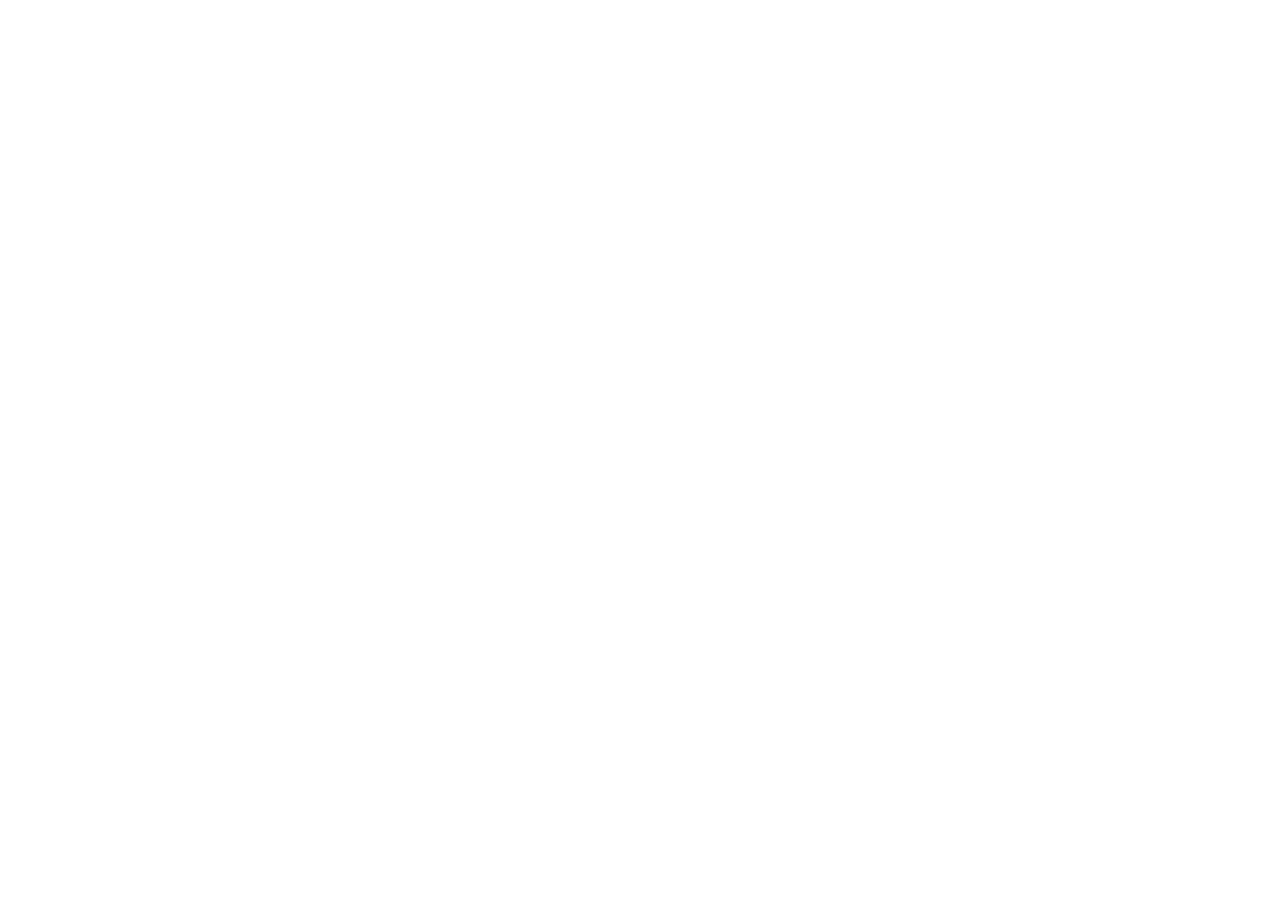
==== index.html @ e28dc860 "bismillah" ====
<!DOCTYPE html>
<html lang="en">
<head>
    <meta charset="UTF-8">
    <meta name="viewport" content="width=device-width, initial-scale=1.0">
    <title>Document</title>
</head>
<body>
    
</body>
</html>
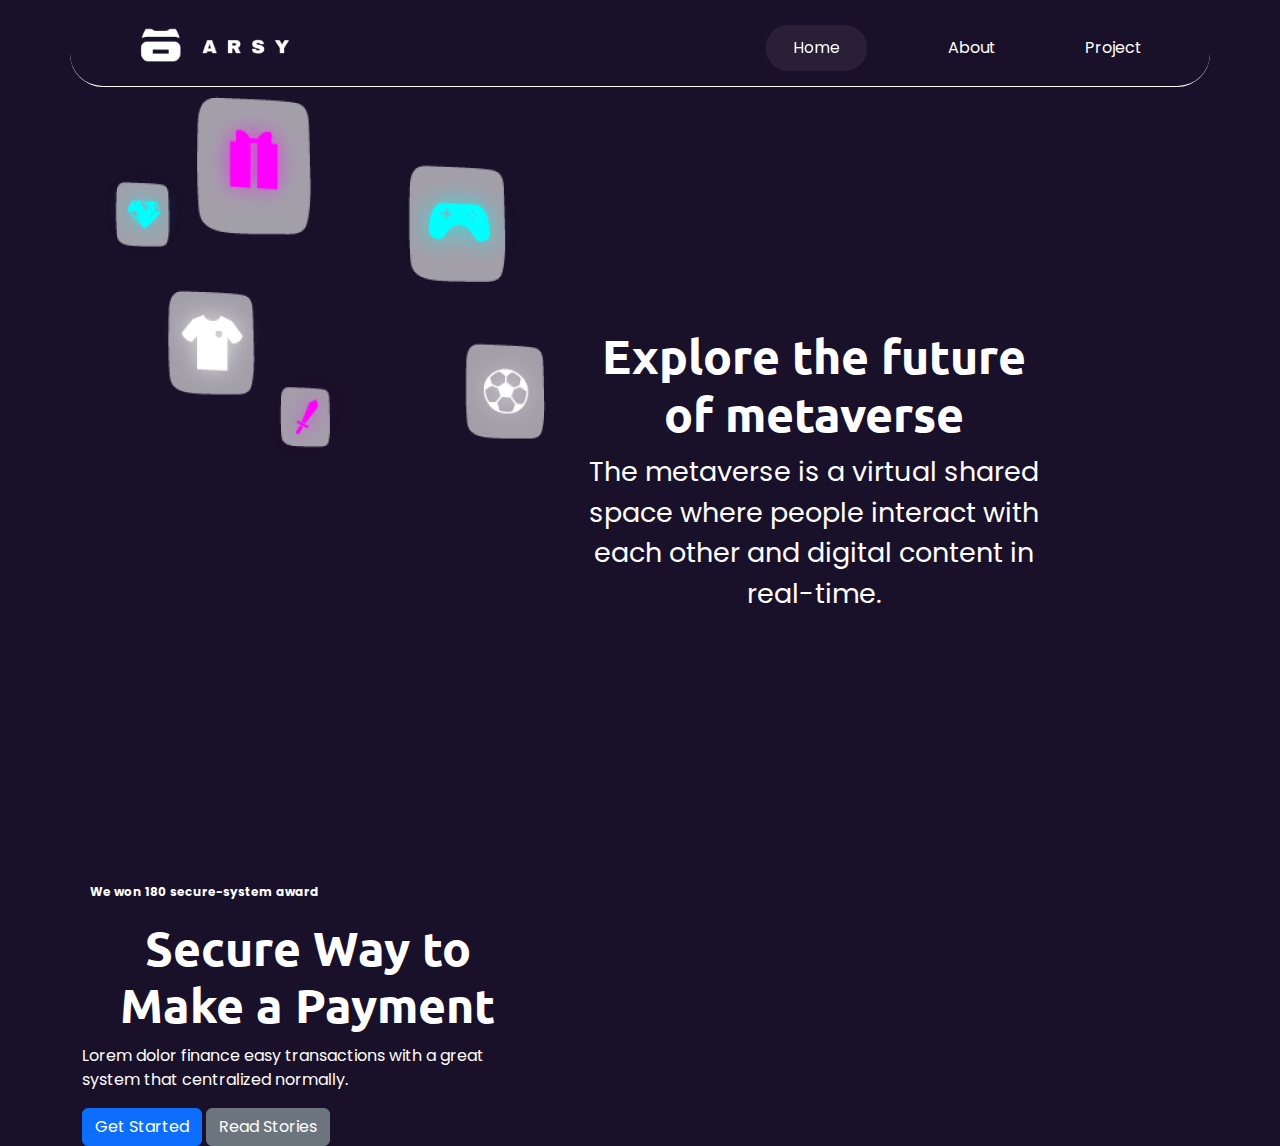
==== commit 640f55ae: "second commit" ====
--- a/index.html
+++ b/index.html
@@ -3,9 +3,77 @@
 <head>
     <meta charset="UTF-8">
     <meta name="viewport" content="width=device-width, initial-scale=1.0">
-    <title>Document</title>
+    <title>arsy - metaverse</title>
+    <!-- Bootstrap -->
+    <link href="https://cdn.jsdelivr.net/npm/bootstrap@5.3.3/dist/css/bootstrap.min.css" rel="stylesheet" integrity="sha384-QWTKZyjpPEjISv5WaRU9OFeRpok6YctnYmDr5pNlyT2bRjXh0JMhjY6hW+ALEwIH" crossorigin="anonymous">
+    <!-- CSS -->
+    <link rel="stylesheet" href="css/style.css">
 </head>
 <body>
-    
+    <!-- Navbar -->
+    <nav class="navbar navbar-expand-lg">
+        <div class="container arsy-navbar">
+            <a class="navbar-brand" href="#"><img src="img/head-logo.png" alt="arsy-Metaverse" height="46"></a>
+            <button class="navbar-toggler" type="button" data-bs-toggle="collapse" data-bs-target="#navbarSupportedContent" aria-controls="navbarSupportedContent" aria-expanded="false" aria-label="Toggle navigation">
+            <span class="navbar-toggler-icon"></span>
+            </button>
+            <div class="collapse navbar-collapse" id="navbarSupportedContent">
+                <ul class="navbar-nav ml-auto mb-2 mb-lg-0">
+                    <li class="nav-item">
+                        <a class="nav-link active" href="#">Home</a>
+                    </li>
+                    <li class="nav-item">
+                        <a class="nav-link" href="#">About</a>
+                    </li>
+                    <li class="nav-item">
+                        <a class="nav-link" href="#">Project</a>
+                    </li>
+                </ul>
+            </div>
+        </div>
+    </nav>
+
+    <!-- Header -->
+    <section class="header">
+        <div class="container">
+            <div class="row">
+                <div class="col-lg-5 ">
+                    <img src="img/Asset 4 1.png" alt="">
+                </div>
+                <div class="col-lg-7 header-content">
+                    <h1 class="big-header mt-70 mb-10">
+                        Explore the future <br> of metaverse
+                    </h1>
+                    <p class="smaller-text">The metaverse is a virtual shared space where people interact with each other and digital content in real-time.</p>
+                </div>
+            </div>
+        </div>
+    </section>
+    <!-- About -->
+    <section class="about mt-70" id="About">
+        <div class="container">
+            <div class="row">
+                <div class="col-lg-5 copywriting align-self-center">
+                    <div class="badge mb-20">
+                        <img src="images/icon_secure.svg" alt="" />
+                        <p class="small-copy">We won 180 secure-system award</p>
+                    </div>
+                    <h1 class="big-header mb-10">
+                        Secure Way to <br />
+                        Make a Payment
+                    </h1>
+                    <p class="primary-copy mb-30">Lorem dolor finance easy transactions with a great system that centralized normally.</p>
+                    <a href="#" class="btn btn-primary mr-10">Get Started</a>
+                    <a href="#" class="btn btn-secondary">Read Stories</a>
+                </div>
+                <div class="col-lg-7">
+                    <img src="images/banner_header.png" class="img-fluid" alt="" />
+                </div>
+            </div>
+        </div>
+    </section>
+    <!-- Js Bootstrap -->
+    <script src="https://cdn.jsdelivr.net/npm/@popperjs/core@2.11.8/dist/umd/popper.min.js" integrity="sha384-I7E8VVD/ismYTF4hNIPjVp/Zjvgyol6VFvRkX/vR+Vc4jQkC+hVqc2pM8ODewa9r" crossorigin="anonymous"></script>
+    <script src="https://cdn.jsdelivr.net/npm/bootstrap@5.3.3/dist/js/bootstrap.min.js" integrity="sha384-0pUGZvbkm6XF6gxjEnlmuGrJXVbNuzT9qBBavbLwCsOGabYfZo0T0to5eqruptLy" crossorigin="anonymous"></script>
 </body>
 </html>--- a/css/style.css
+++ b/css/style.css
@@ -0,0 +1,110 @@
+@import url('https://fonts.googleapis.com/css2?family=Poppins&family=Ubuntu:wght@700&display=swap');
+
+:root {
+    --bgcolor:#191029;
+    --bgcolor2:#100A1B;
+    --white:#ffffff;
+    --fwbold: 700;
+    --fwextrabold: 800;
+    --fwsemibold: 600;
+    --fwmedium: 500;
+    --fwregular: 400;
+    --fwlight: 300;
+}
+
+body {
+    font-family:  'Poppins', sans-serif;
+    background-color: var(--bgcolor);
+    color: white;
+}
+
+.navbar {
+    margin-top: 10px;
+    margin-left: 60px;
+    margin-right: 60px;
+    --bs-navbar-padding-y: 0;
+}
+.arsy-navbar {
+    padding: 10px 60px 10px 60px;
+    border-bottom: 1px solid var(--white) ;
+    border-radius: 33px;
+}
+.navbar-toggler {
+    border: none;
+    padding: 0;
+}
+.navbar-toggler-icon {
+    background-image: url("data:image/svg+xml,%3csvg xmlns='http://www.w3.org/2000/svg' viewBox='0 0 30 30'%3e%3cpath stroke='rgba%280, 0, 0, 0.5%29' stroke-linecap='round' stroke-miterlimit='10' stroke-width='2' d='M4 7h22M4 15h22M4 23h22'/%3e%3c/svg%3e");
+    width: 24px;
+    height: 24px;
+    display: inline-block;
+    vertical-align: middle;
+    background-repeat: no-repeat;
+    background-position: center;
+    background-size: 100%;
+}    
+.navbar-nav {
+    display: flex;
+    align-items: center;
+    justify-content: end;
+    flex-grow: 1;
+    gap: 73px;
+} 
+.navbar-nav .nav-link.active {
+    border: 1px solid transparent; 
+    padding: 10px 26px 10px 26px;
+    border-radius: 22px;
+    -webkit-backdrop-filter: blur(4px);
+    backdrop-filter: blur(4px);
+    background-color: rgba(255, 255, 255, 0.07);
+    color: white;             
+}
+.navbar-nav .nav-link {
+    padding: 10px 26px 10px 26px;
+    color: white;
+    transition: all 0.3s ease-in-out; 
+    font-family: 'Poppins';
+    font-weight: var(--fwregular);            
+}
+
+.navbar-nav .nav-link:hover {
+    border: 1px solid transparent; 
+    padding: 10px 26px 10px 26px;
+    border-radius: 22px;
+    -webkit-backdrop-filter: blur(4px);
+    backdrop-filter: blur(4px);
+    background-color: rgba(255, 255, 255, 0.07);
+    color: white;
+    transition: all 0.1s ease-in-out;             
+}
+.nav-item a{
+    color: var(--white);
+    font-family: 'Poppins';
+    font-weight: var(--fwregular);
+}
+/* Header */
+.mt-40 {
+    margin-top: 60px;
+}
+.mt-70 {
+    margin-top: 240px;
+}
+.mb-10 {
+    margin-bottom: 10px;
+}
+.big-header {
+    color: var(--white);
+    font-family: 'Ubuntu';
+    font-weight: var(--fwbold);
+    text-align: center;
+    font-size: 48px;
+}
+.smaller-text {
+    font-family: 'Poppins';
+    font-weight: var(--fwregular);
+    text-align: center;
+    font-size: 27px;
+}
+.header-content {
+    padding-right: 140px;
+}